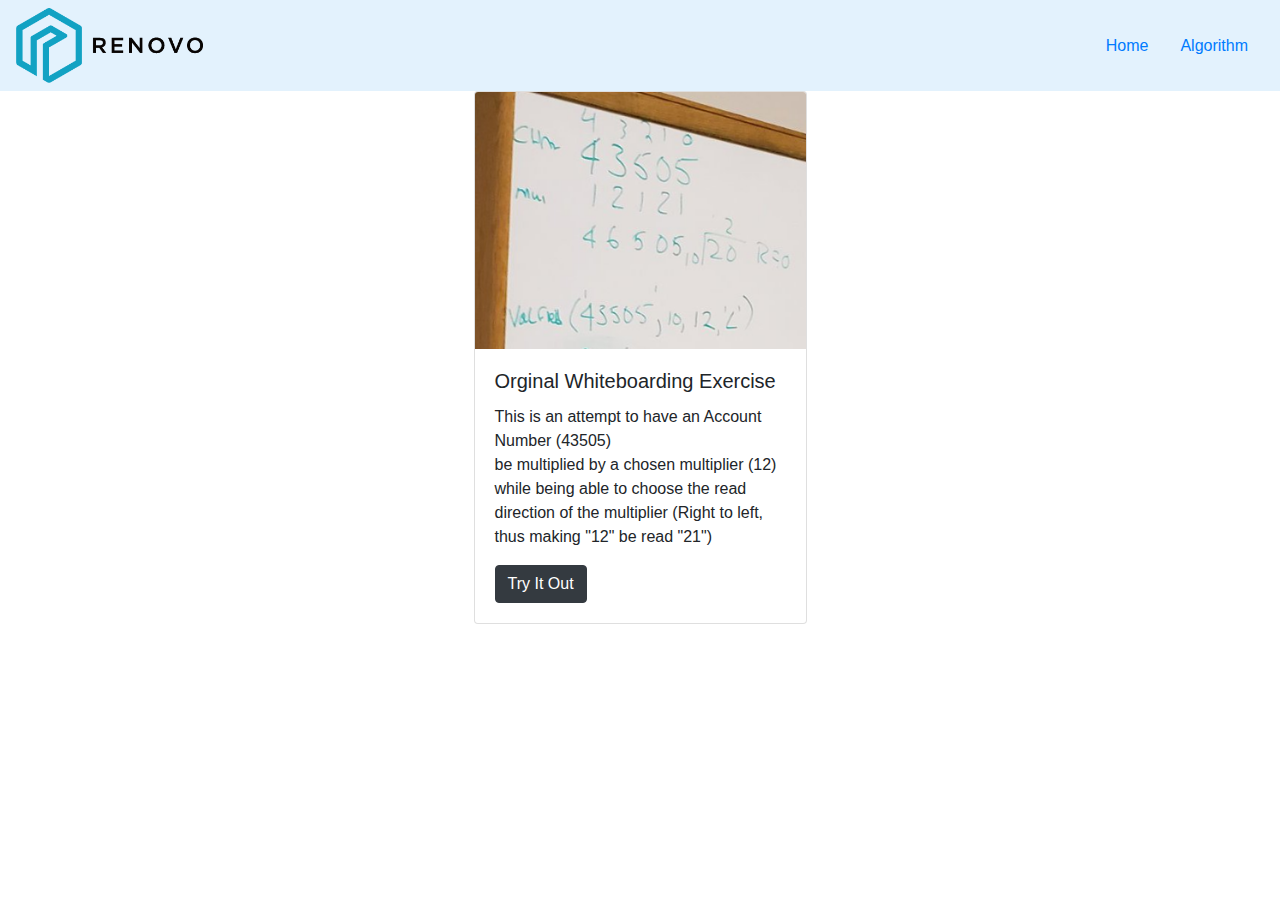
==== algo.html @ 8dbabea3 "initial commit, front end rough draft, NEXT: bulk of JS" ====
<!DOCTYPE html>
<html lang="en">

<head>
    <title>Renovo Algorithm</title>
    <meta charset="utf-8">
    <meta name="viewport" content="width=device-width, initial-scale=1">
    <link rel="stylesheet" href="https://maxcdn.bootstrapcdn.com/bootstrap/4.3.1/css/bootstrap.min.css">
    <script src="https://ajax.googleapis.com/ajax/libs/jquery/3.4.1/jquery.min.js"></script>
    <script src="https://cdnjs.cloudflare.com/ajax/libs/popper.js/1.14.7/umd/popper.min.js"></script>
    <script src="https://maxcdn.bootstrapcdn.com/bootstrap/4.3.1/js/bootstrap.min.js"></script>
    <link rel="stylesheet" type="text/css" href="style.css">
</head>

<body>

    <nav class="navbar navbar-light" style="background-color: #e3f2fd;">
        <img src="Renovo-horiz-logo.png" alt="Renovo" height="15%" width="15%">
        <ul class="nav flex-row">
            <li class="nav-item">
                <a class="nav-link" href="index.html">Home</a>
            </li>
            <li class="nav-item">
                <a class="nav-link" href="algo.html">Algorithm</a>
            </li>

        </ul>
        </div>
    </nav>

    <div class="container">
        <div class="card" style="width: 30%">
            <img class="card-img-top" src="Screen Shot 2019-07-05 at 11.46.06 AM.png" alt="Card image cap">
            <div class="card-body">
                <h5 class="card-title">Orginal Whiteboarding Exercise</h5>
                <p class="card-text">
                    This is an attempt to have an Account Number (43505)
                    <br>
                    be multiplied by a chosen multiplier (12)
                    <br>
                    while being able to choose the read direction of the multiplier (Right to left, thus making "12" be
                    read "21")
                </p>
                
                    <a href="algo.html" class="btn btn-dark">Try It Out</a>
                
            </div>
        </div>
    </div>

    </div>
    </div>
</body>

</html>
---- style.css ----
.container {
    display: flex;
    justify-content:  center;
  }
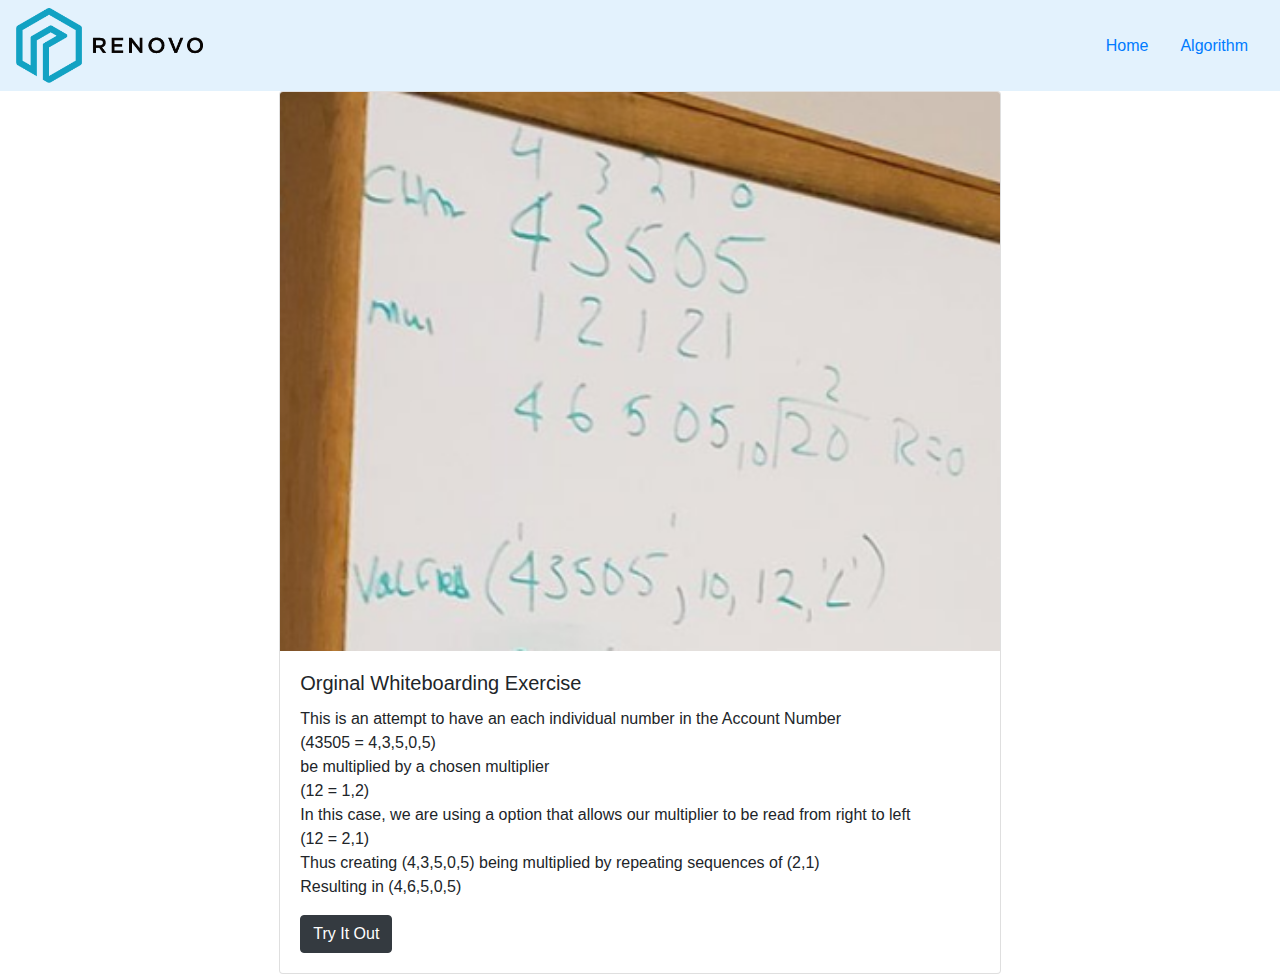
==== commit dd7ec064: "better explainatation and begining JS" ====
--- a/algo.html
+++ b/algo.html
@@ -29,20 +29,22 @@
     </nav>
 
     <div class="container">
-        <div class="card" style="width: 30%">
+        <div class="card" style="width: 65%" style="height: 20%">
             <img class="card-img-top" src="Screen Shot 2019-07-05 at 11.46.06 AM.png" alt="Card image cap">
             <div class="card-body">
                 <h5 class="card-title">Orginal Whiteboarding Exercise</h5>
                 <p class="card-text">
-                    This is an attempt to have an Account Number (43505)
-                    <br>
-                    be multiplied by a chosen multiplier (12)
-                    <br>
-                    while being able to choose the read direction of the multiplier (Right to left, thus making "12" be
-                    read "21")
+                    This is an attempt to have an each individual number in the Account Number <br>
+                    (43505 = 4,3,5,0,5)<br>
+                    be multiplied by a chosen multiplier <br>
+                    (12 = 1,2) <br>
+                    In this case, we are using a option that allows our multiplier to be read from right to left<br>
+                    (12 = 2,1)<br>
+                    Thus creating (4,3,5,0,5) being multiplied by repeating sequences of (2,1)<br>
+                    Resulting in (4,6,5,0,5)
                 </p>
                 
-                    <a href="algo.html" class="btn btn-dark">Try It Out</a>
+                    <a href="index.html" class="btn btn-dark">Try It Out</a>
                 
             </div>
         </div>
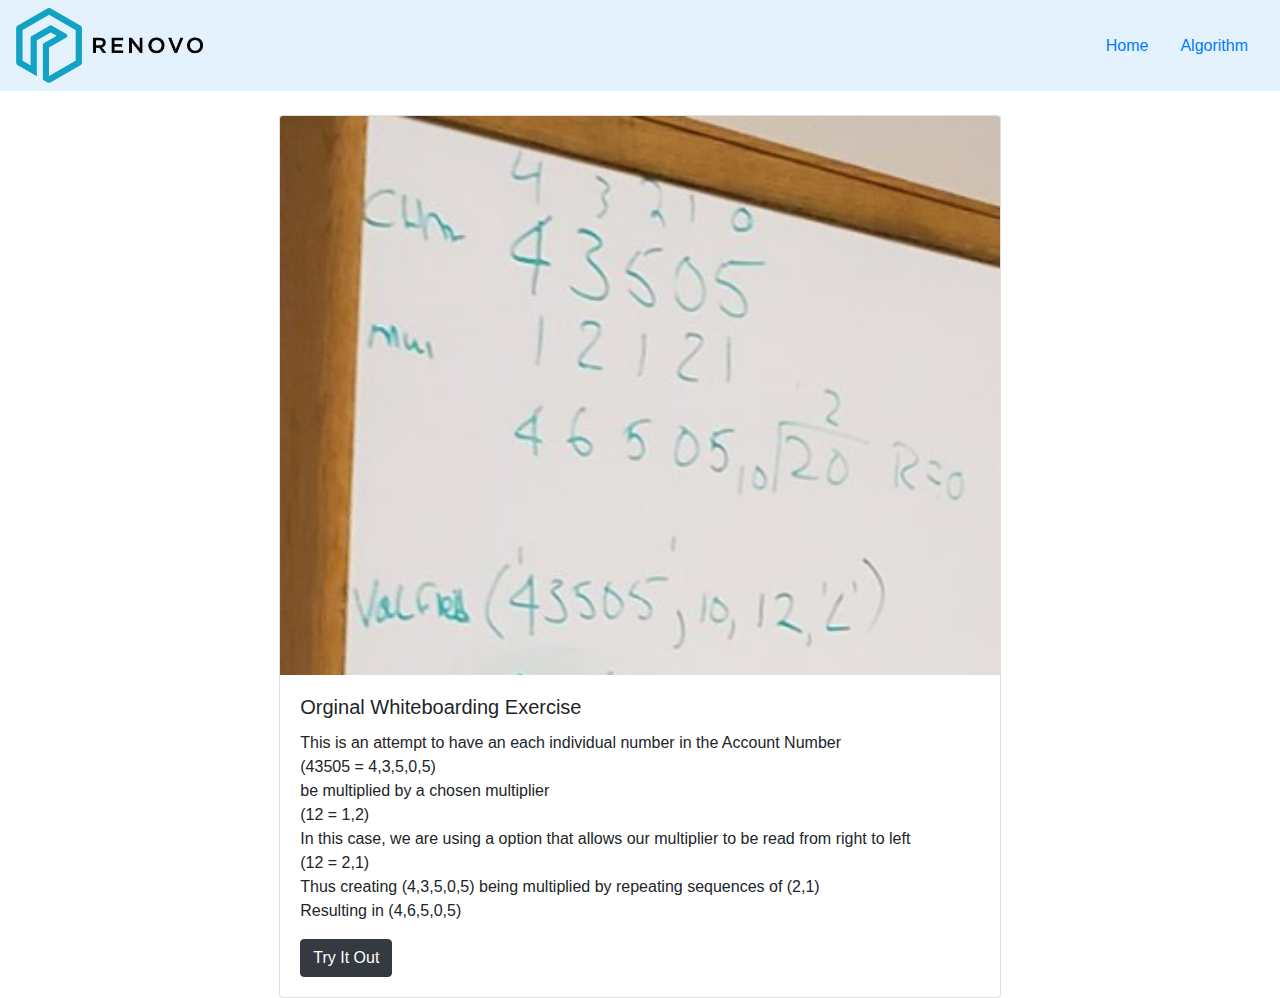
==== commit a06e27fd: "Wed Checkpoint.Mostly done JS.Final Stages" ====
--- a/algo.html
+++ b/algo.html
@@ -27,7 +27,7 @@
         </ul>
         </div>
     </nav>
-
+<br>
     <div class="container">
         <div class="card" style="width: 65%" style="height: 20%">
             <img class="card-img-top" src="Screen Shot 2019-07-05 at 11.46.06 AM.png" alt="Card image cap">
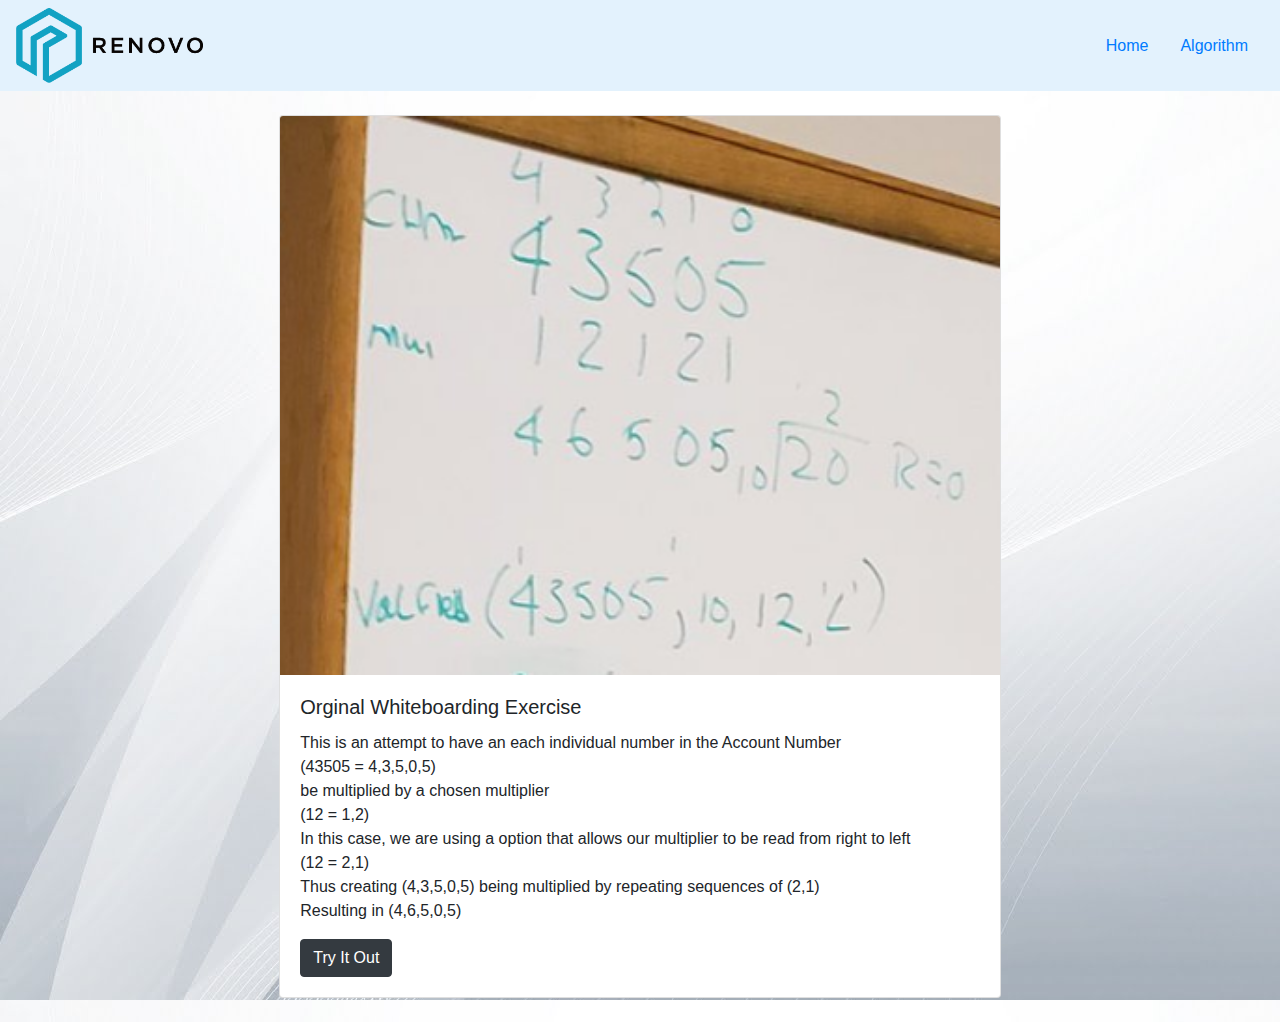
==== commit f42dd2e5: "fix option wheel js and i'm done" ====
--- a/algo.html
+++ b/algo.html
@@ -52,6 +52,7 @@
 
     </div>
     </div>
+    <br>
 </body>
 
 </html>--- a/style.css
+++ b/style.css
@@ -2,4 +2,6 @@
     display: flex;
     justify-content:  center;
   }
-  +  body {
+    background-image: url("White-Background-Wallpaper-16577.jpg");
+  }  